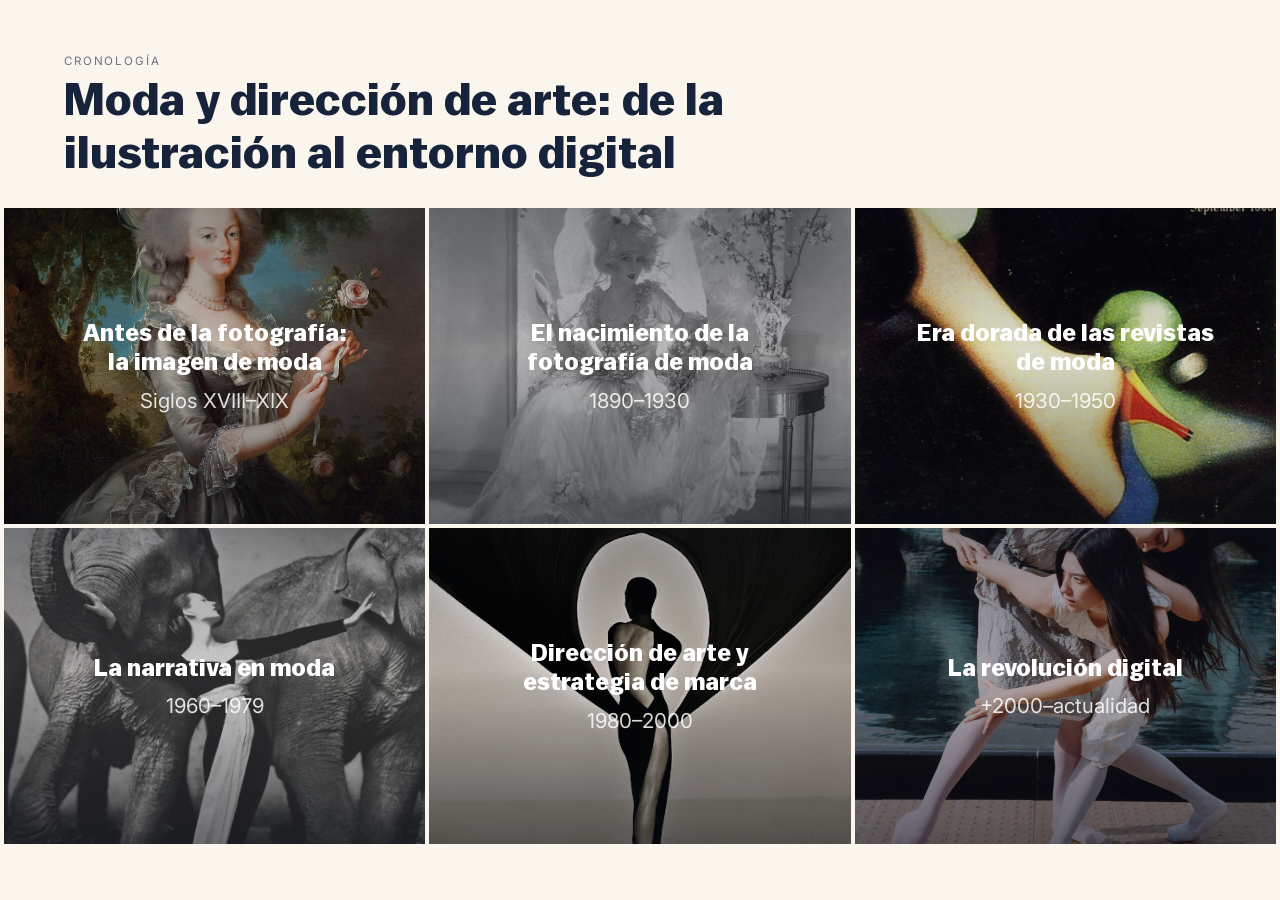
==== index.html @ b37d9a1d "Sitio inicial: cronologia de moda y direccion de arte (6 etapas)" ====
<!DOCTYPE html>
<html lang="es">
<head>
<meta charset="utf-8">
<meta name="viewport" content="width=device-width, initial-scale=1">
<title>Moda y dirección de arte</title>
<link rel="preconnect" href="https://fonts.googleapis.com">
<link rel="preconnect" href="https://fonts.gstatic.com" crossorigin>
<link href="https://fonts.googleapis.com/css2?family=Inter:wght@400;700&family=Space+Grotesk:wght@700&display=swap" rel="stylesheet">
<link rel="stylesheet" href="styles.css">
</head>
<body>

<header class="index-header">
  <span class="index-eyebrow">Cronología</span>
  <h1 class="index-title display">Moda y dirección de arte: de la ilustración al entorno digital</h1>
</header>

<div class="grid">
  <a class="card" href="01.html">
    <img src="img/01-cover.jpg" alt="Antes de la fotografía: la imagen de moda">
    <div class="card-text">
      <span class="card-title display">Antes de la fotografía:<br>la imagen de moda</span>
      <span class="card-dates">Siglos XVIII–XIX</span>
    </div>
  </a>

  <a class="card" href="02.html">
    <img src="img/02-cover.jpg" alt="El nacimiento de la fotografía de moda">
    <div class="card-text">
      <span class="card-title display">El nacimiento de la fotografía de moda</span>
      <span class="card-dates">1890–1930</span>
    </div>
  </a>

  <a class="card" href="03.html">
    <img src="img/03-cover.jpg" alt="Era dorada de las revistas de moda">
    <div class="card-text">
      <span class="card-title display">Era dorada de las revistas de moda</span>
      <span class="card-dates">1930–1950</span>
    </div>
  </a>

  <a class="card" href="04.html">
    <img src="img/04-cover.jpg" alt="La narrativa en moda">
    <div class="card-text">
      <span class="card-title display">La narrativa en moda</span>
      <span class="card-dates">1960–1979</span>
    </div>
  </a>

  <a class="card" href="05.html">
    <img src="img/05-cover.jpg" alt="Dirección de arte y estrategia de marca">
    <div class="card-text">
      <span class="card-title display">Dirección de arte y estrategia de marca</span>
      <span class="card-dates">1980–2000</span>
    </div>
  </a>

  <a class="card" href="06.html">
    <img src="img/06-cover.jpg" alt="La revolución digital">
    <div class="card-text">
      <span class="card-title display">La revolución digital</span>
      <span class="card-dates">+2000–actualidad</span>
    </div>
  </a>
</div>

</body>
</html>
---- styles.css ----
/* ═══════════════════════════════════════════════════
   Moda y dirección de arte — estilos compartidos
   (index.html + páginas de detalle 01–06)
═══════════════════════════════════════════════════ */

@font-face {
  font-family: "Balto-Bold";
  src: url("fonts/Balto-Bold.woff2") format("woff2");
  font-weight: 700;
  font-style: normal;
}

*, *::before, *::after { box-sizing: border-box; margin: 0; padding: 0; }
html { overflow-x: clip; }
body {
  overflow-x: clip;
  font-family: "Inter", sans-serif;
  background: var(--cream);
  color: var(--navy);
}

:root {
  --cream: #FAF6EE;
  --navy: #16233A;
  --navy-soft: #3C4A61;
  --muted: #6B7280;
  --line: rgba(22, 35, 58, 0.12);
  --overlay: rgba(10, 14, 22, 0.55);
}

a { color: inherit; text-decoration: none; }

.display {
  font-family: "Balto-Bold", "Space Grotesk", "Inter", sans-serif;
  font-weight: 700;
}

/* ═══════════════════════════════════════════════════
   ÍNDICE — index.html
═══════════════════════════════════════════════════ */
.index-header {
  padding: 6vh 5vw 3vh;
  max-width: 900px;
}
.index-eyebrow {
  display: block;
  font-size: clamp(0.65rem, 0.9vw, 0.8rem);
  letter-spacing: 0.16em;
  text-transform: uppercase;
  color: var(--muted);
  margin-bottom: 0.6em;
}
.index-title {
  font-size: clamp(1.8rem, 3.6vw, 3rem);
  line-height: 1.15;
  color: var(--navy);
}

.grid {
  display: grid;
  grid-template-columns: repeat(3, 1fr);
  gap: 4px;
  padding: 0 4px 4px;
}
.card {
  position: relative;
  aspect-ratio: 4 / 3;
  overflow: hidden;
  background: #d8d2c4;
  display: block;
}
.card img {
  position: absolute; inset: 0;
  width: 100%; height: 100%;
  object-fit: cover;
  transition: transform 0.5s cubic-bezier(0.25,0.1,0.25,1);
}
.card:hover img { transform: scale(1.05); }
.card::after {
  content: "";
  position: absolute; inset: 0;
  background: linear-gradient(to top, var(--overlay) 0%, rgba(10,14,22,0.15) 55%, rgba(10,14,22,0.35) 100%);
}
.card-text {
  position: absolute; inset: 0;
  z-index: 2;
  display: flex; flex-direction: column;
  align-items: center; justify-content: center;
  text-align: center; padding: 1rem;
}
.card-title {
  font-size: clamp(1.1rem, 1.9vw, 1.6rem);
  line-height: 1.2;
  color: #fff;
  max-width: 85%;
}
.card-dates {
  margin-top: 0.5em;
  font-size: clamp(1.05rem, 1.6vw, 1.4rem);
  color: rgba(255,255,255,0.85);
}

@media (max-width: 760px) {
  .grid { grid-template-columns: 1fr; }
  .card { aspect-ratio: 16 / 10; }
}

/* ═══════════════════════════════════════════════════
   DETALLE — 01.html … 06.html
═══════════════════════════════════════════════════ */
.detail-media {
  position: fixed; top: 0; left: 0;
  width: 42vw; height: 100vh;
  background: #d8d2c4;
  overflow: hidden;
}
.detail-media img {
  width: 100%; height: 100%; object-fit: cover; display: block;
}
.detail-media iframe {
  position: absolute; top: 50%; left: 50%;
  width: 100vw; height: 56.25vw; /* 16:9 */
  min-width: 177.78vh; min-height: 100%; /* 16:9, cubre el panel entero */
  transform: translate(-50%, -50%);
  border: 0;
}

.video-embed {
  position: relative; width: 100%; max-width: 60ch;
  aspect-ratio: 16 / 9;
  background: #000;
  margin-bottom: 0.5em;
}
.video-embed iframe {
  position: absolute; inset: 0;
  width: 100%; height: 100%; border: 0;
}

.detail-content {
  margin-left: 42vw;
  min-height: 100vh;
}

.detail-topbar {
  display: flex; align-items: center; justify-content: space-between;
  padding: 1.4rem 3vw;
  border-bottom: 1px solid var(--line);
}
.back-link {
  font-size: clamp(0.7rem, 0.9vw, 0.8rem);
  letter-spacing: 0.1em; text-transform: uppercase;
  font-weight: 700;
  color: var(--navy);
  transition: opacity 0.15s;
}
.back-link:hover { opacity: 0.6; }
.topbar-index {
  font-size: 0.75rem;
  letter-spacing: 0.08em;
  color: var(--muted);
}

.detail-body {
  display: flex;
  gap: 4vw;
  padding: 5vh 3vw 8vh;
  max-width: 1000px;
}

.article-eyebrow {
  display: block;
  font-size: clamp(0.65rem, 0.9vw, 0.8rem);
  letter-spacing: 0.16em; text-transform: uppercase;
  color: var(--muted);
  margin-bottom: 0.8em;
}
.article-title {
  font-size: clamp(2.2rem, 4vw, 3.2rem);
  line-height: 1.05;
  color: var(--navy);
  margin-bottom: 0.3em;
}
.article-dates {
  font-size: clamp(1.1rem, 1.6vw, 1.4rem);
  color: var(--navy-soft);
  font-weight: 400;
  margin-bottom: 1.6em;
}
.article-intro {
  font-size: clamp(1rem, 1.25vw, 1.15rem);
  line-height: 1.6;
  color: var(--navy);
  margin-bottom: 2em;
  max-width: 55ch;
}

.section-heading {
  font-size: clamp(0.95rem, 1.1vw, 1.05rem);
  letter-spacing: 0.02em;
  color: var(--navy);
  margin: 1.6em 0 0.7em;
}
.bullet-list {
  list-style: none;
  display: flex; flex-direction: column; gap: 0.6em;
  max-width: 60ch;
}
.bullet-list li {
  position: relative;
  padding-left: 1.2em;
  font-size: clamp(0.9rem, 1.05vw, 1rem);
  line-height: 1.55;
  color: var(--navy-soft);
}
.bullet-list li::before {
  content: "";
  position: absolute; left: 0; top: 0.55em;
  width: 5px; height: 5px; border-radius: 50%;
  background: var(--navy-soft);
}
.bullet-list li strong { color: var(--navy); }

.article-main { flex: 1; min-width: 0; }

.gallery-grid {
  display: grid;
  grid-template-columns: repeat(3, 1fr);
  gap: 10px;
  max-width: 60ch;
}
.gallery-item figure { display: flex; flex-direction: column; gap: 0.4em; }
.gallery-item img {
  width: 100%; aspect-ratio: 3 / 4;
  object-fit: cover; display: block;
  background: #d8d2c4;
}
.gallery-item figcaption {
  font-size: 0.72rem;
  line-height: 1.35;
  color: var(--muted);
}

.aside-related {
  flex: 0 0 220px;
  padding-top: 0.2em;
}
.aside-heading {
  font-size: clamp(0.95rem, 1.1vw, 1.1rem);
  line-height: 1.3;
  color: var(--navy);
  margin-bottom: 1em;
}
.related-list {
  list-style: none;
  display: flex; flex-direction: column; gap: 0.55em;
}
.related-list a {
  font-size: 0.9rem;
  color: var(--navy-soft);
  transition: color 0.15s;
}
.related-list a:hover { color: var(--navy); }

@media (max-width: 900px) {
  .detail-media { position: relative; width: 100%; height: 46vh; }
  .detail-content { margin-left: 0; }
  .detail-body { flex-direction: column; gap: 2.5em; }
  .aside-related { flex: none; }
  .gallery-grid { grid-template-columns: repeat(2, 1fr); }
}

/* ═══════════════════════════════════════════════════
   LIGHTBOX / CARRUSEL
═══════════════════════════════════════════════════ */
.detail-media img, .gallery-item img { cursor: zoom-in; }

.lb-overlay {
  position: fixed; inset: 0; z-index: 400;
  background: rgba(10, 14, 22, 0.93);
  display: flex; align-items: center; justify-content: center;
  opacity: 0; pointer-events: none;
  transition: opacity 0.22s ease;
}
.lb-overlay.open { opacity: 1; pointer-events: all; }
.lb-img {
  max-width: 84vw; max-height: 82vh; object-fit: contain; display: block;
  box-shadow: 0 20px 60px rgba(0,0,0,0.5);
  transform: scale(0.96);
  transition: transform 0.28s cubic-bezier(0.25,0.1,0.25,1);
}
.lb-overlay.open .lb-img { transform: scale(1); }
.lb-caption {
  position: absolute; bottom: 1.75rem; left: 50%; transform: translateX(-50%);
  font-size: 0.85rem; color: rgba(255,255,255,0.65);
  text-align: center; padding: 0 1rem; max-width: 70vw;
}
.lb-counter {
  position: absolute; top: 1.4rem; left: 1.6rem;
  font-size: 0.75rem; letter-spacing: 0.08em; color: rgba(255,255,255,0.55);
}
.lb-close {
  position: absolute; top: 1.25rem; right: 1.5rem;
  font-family: "Balto-Bold", "Space Grotesk", sans-serif;
  font-size: 0.7rem; letter-spacing: 0.12em; text-transform: uppercase;
  background: none; border: none; color: #fff; cursor: pointer; padding: 0.5rem;
  opacity: 0.7; transition: opacity 0.15s;
}
.lb-close:hover { opacity: 1; }
.lb-arrow {
  position: absolute; top: 50%; transform: translateY(-50%);
  font-size: clamp(1.4rem, 2.4vw, 2.2rem); font-weight: 700;
  background: none; border: none; color: #fff; cursor: pointer; padding: 1rem;
  opacity: 0.55; transition: opacity 0.15s; user-select: none;
}
.lb-arrow:hover { opacity: 1; }
.lb-prev { left: 0.5rem; }
.lb-next { right: 0.5rem; }

@media (max-width: 760px) {
  .lb-arrow { padding: 0.6rem; }
}
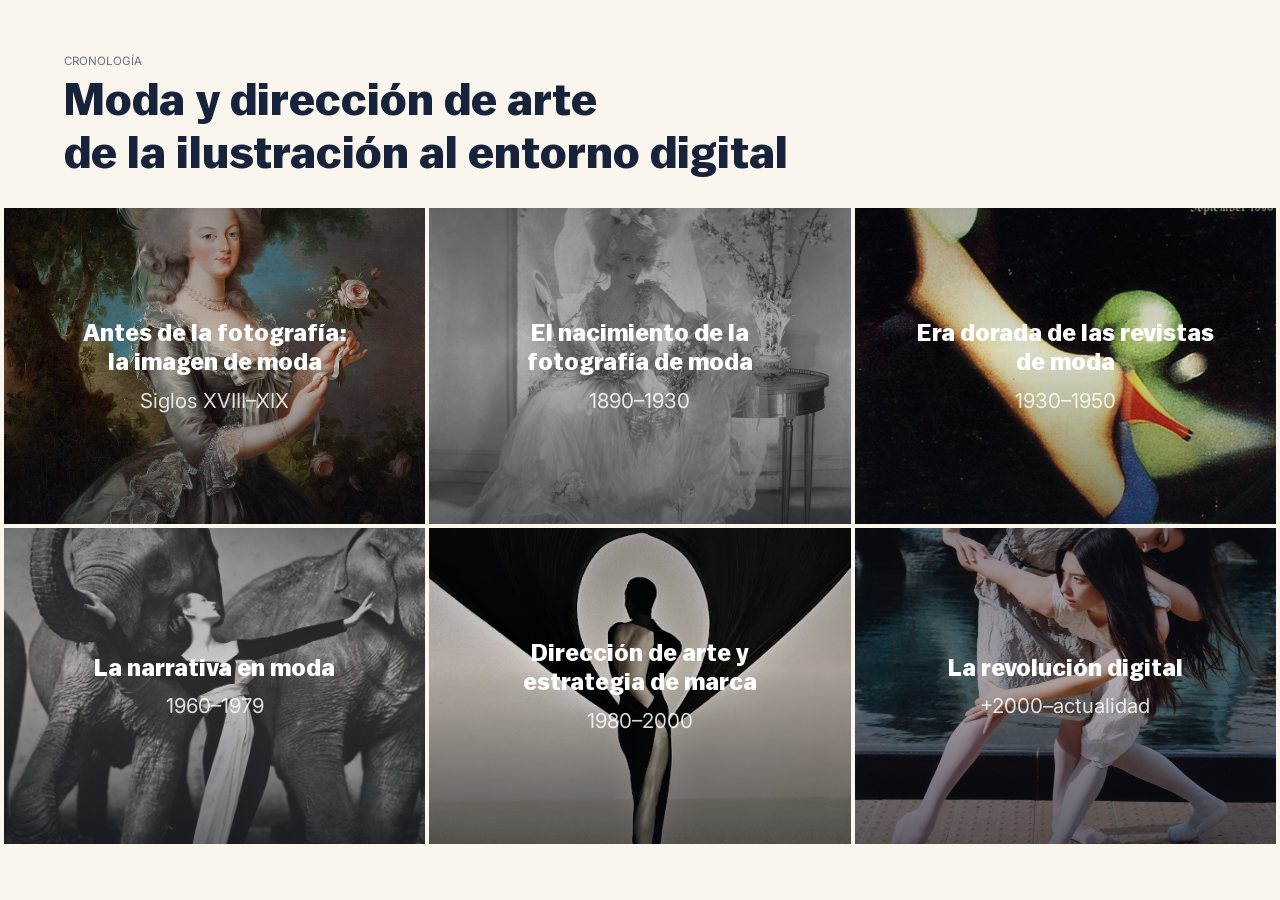
==== commit ead8826e: "Referencias con hipervinculos, portadas incluidas en galeria, mejoras de estilo y navegacion" ====
--- a/index.html
+++ b/index.html
@@ -13,7 +13,7 @@
 
 <header class="index-header">
   <span class="index-eyebrow">Cronología</span>
-  <h1 class="index-title display">Moda y dirección de arte: de la ilustración al entorno digital</h1>
+  <h1 class="index-title display">Moda y dirección de arte<br>de la ilustración al entorno digital</h1>
 </header>
 
 <div class="grid">
--- a/styles.css
+++ b/styles.css
@@ -44,8 +44,10 @@
 }
 .index-eyebrow {
   display: block;
+  font-family: "Inter", sans-serif;
+  font-weight: 400;
   font-size: clamp(0.65rem, 0.9vw, 0.8rem);
-  letter-spacing: 0.16em;
+  letter-spacing: normal;
   text-transform: uppercase;
   color: var(--muted);
   margin-bottom: 0.6em;
@@ -145,15 +147,20 @@
   display: flex; align-items: center; justify-content: space-between;
   padding: 1.4rem 3vw;
   border-bottom: 1px solid var(--line);
+  position: sticky; top: 0; z-index: 50;
+  background: var(--cream);
 }
 .back-link {
+  display: inline-flex; align-items: center;
   font-size: clamp(0.7rem, 0.9vw, 0.8rem);
   letter-spacing: 0.1em; text-transform: uppercase;
   font-weight: 700;
   color: var(--navy);
-  transition: opacity 0.15s;
-}
-.back-link:hover { opacity: 0.6; }
+  border: 1.5px solid var(--navy);
+  padding: 0.6em 1.1em;
+  transition: background 0.15s, color 0.15s;
+}
+.back-link:hover { background: var(--navy); color: var(--cream); }
 .topbar-index {
   font-size: 0.75rem;
   letter-spacing: 0.08em;
@@ -219,6 +226,16 @@
   background: var(--navy-soft);
 }
 .bullet-list li strong { color: var(--navy); }
+.bullet-list a, .article-intro a {
+  text-decoration: underline;
+  text-underline-offset: 2px;
+  text-decoration-color: var(--line);
+  transition: text-decoration-color 0.15s, color 0.15s;
+}
+.bullet-list a:hover, .article-intro a:hover {
+  color: var(--navy);
+  text-decoration-color: var(--navy);
+}
 
 .article-main { flex: 1; min-width: 0; }
 
@@ -242,7 +259,9 @@
 
 .aside-related {
   flex: 0 0 220px;
-  padding-top: 0.2em;
+  align-self: flex-start;
+  position: sticky;
+  top: 5.5rem;
 }
 .aside-heading {
   font-size: clamp(0.95rem, 1.1vw, 1.1rem);
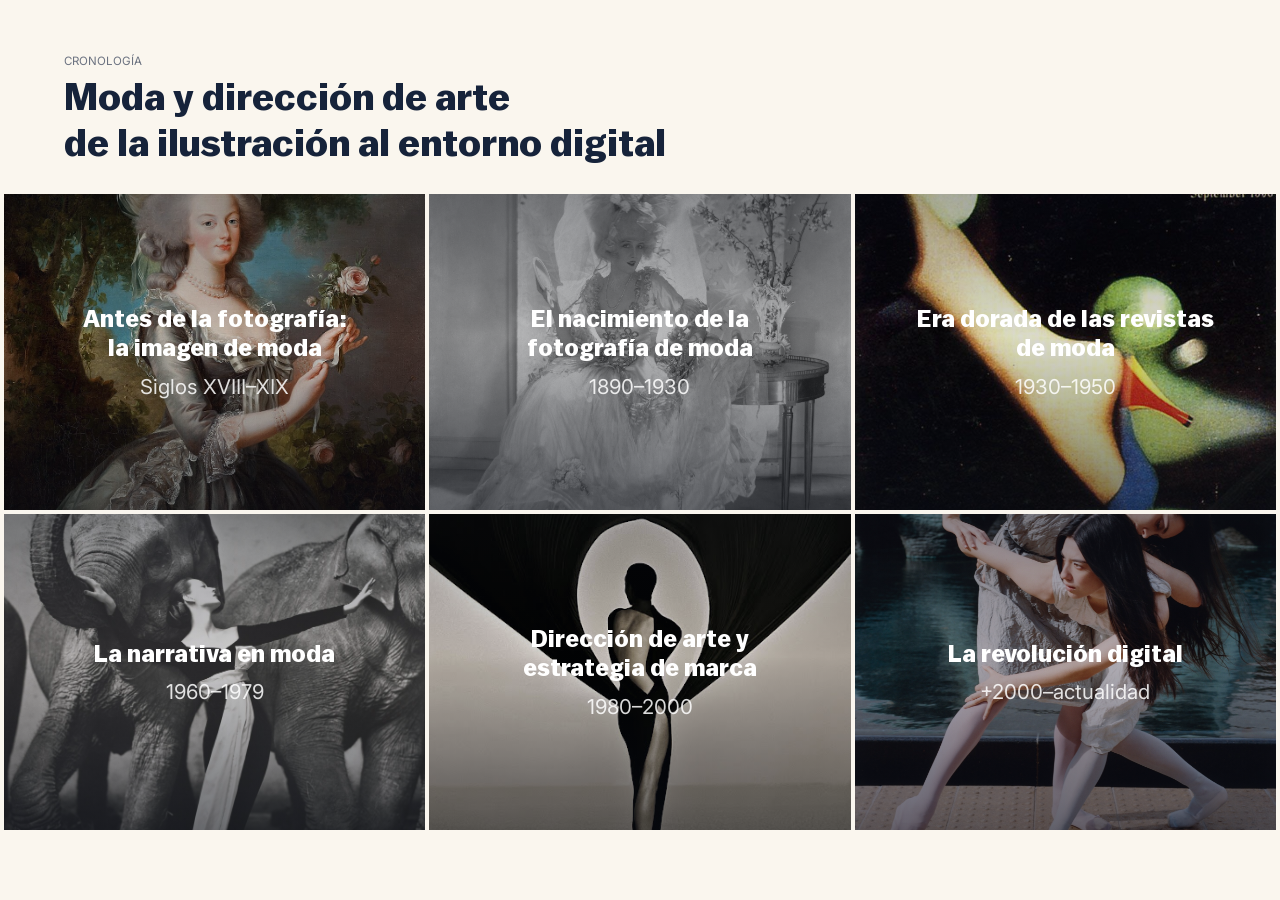
==== commit aae38138: "Actualiza el titulo de la pestana en index.html" ====
--- a/index.html
+++ b/index.html
@@ -3,7 +3,7 @@
 <head>
 <meta charset="utf-8">
 <meta name="viewport" content="width=device-width, initial-scale=1">
-<title>Moda y dirección de arte</title>
+<title>Moda y dirección de arte: de la ilustración al entorno digital</title>
 <link rel="preconnect" href="https://fonts.googleapis.com">
 <link rel="preconnect" href="https://fonts.gstatic.com" crossorigin>
 <link href="https://fonts.googleapis.com/css2?family=Inter:wght@400;700&family=Space+Grotesk:wght@700&display=swap" rel="stylesheet">
--- a/styles.css
+++ b/styles.css
@@ -53,9 +53,10 @@
   margin-bottom: 0.6em;
 }
 .index-title {
-  font-size: clamp(1.8rem, 3.6vw, 3rem);
-  line-height: 1.15;
-  color: var(--navy);
+  font-size: clamp(1.6rem, 3vw, 2.6rem);
+  line-height: 1.2;
+  color: var(--navy);
+  white-space: nowrap;
 }
 
 .grid {
@@ -105,6 +106,7 @@
 @media (max-width: 760px) {
   .grid { grid-template-columns: 1fr; }
   .card { aspect-ratio: 16 / 10; }
+  .index-title { white-space: normal; }
 }
 
 /* ═══════════════════════════════════════════════════
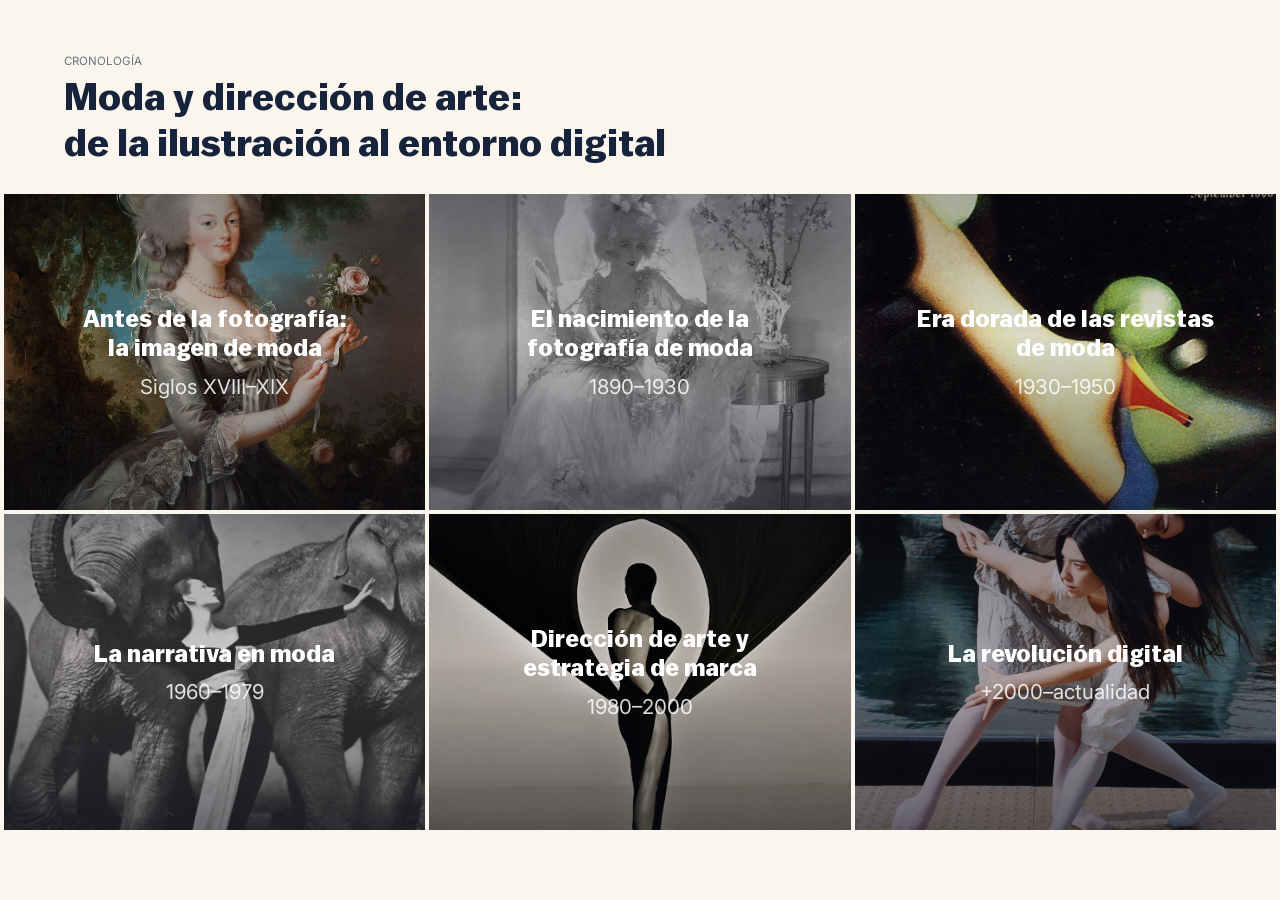
==== commit 066e6380: "Anade los dos puntos al H1 de index.html" ====
--- a/index.html
+++ b/index.html
@@ -13,7 +13,7 @@
 
 <header class="index-header">
   <span class="index-eyebrow">Cronología</span>
-  <h1 class="index-title display">Moda y dirección de arte<br>de la ilustración al entorno digital</h1>
+  <h1 class="index-title display">Moda y dirección de arte:<br>de la ilustración al entorno digital</h1>
 </header>
 
 <div class="grid">
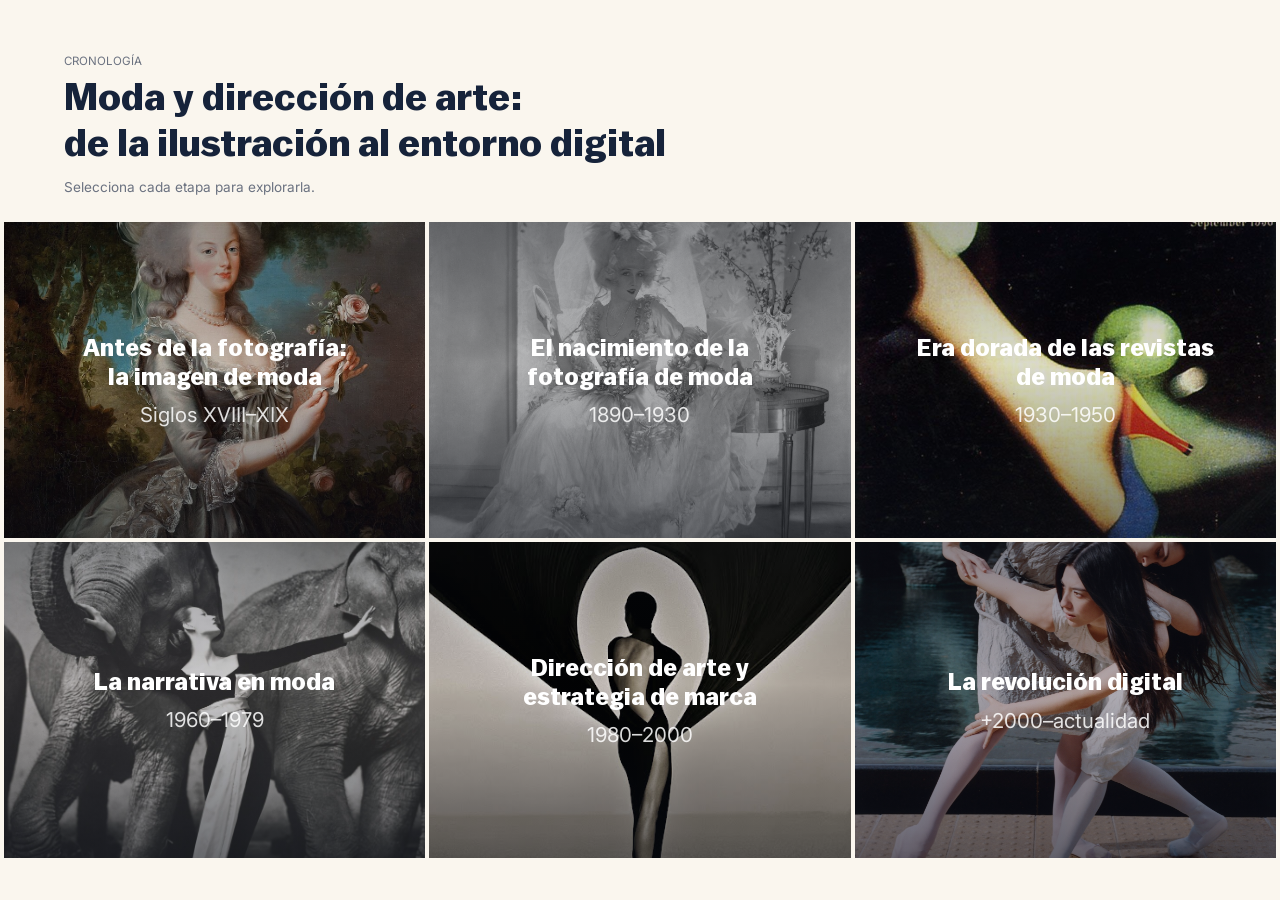
==== commit bf92e2e0: "Anade instruccion de exploracion y elimina enlaces externos de referencias" ====
--- a/index.html
+++ b/index.html
@@ -14,6 +14,7 @@
 <header class="index-header">
   <span class="index-eyebrow">Cronología</span>
   <h1 class="index-title display">Moda y dirección de arte:<br>de la ilustración al entorno digital</h1>
+  <p class="index-instruction">Selecciona cada etapa para explorarla.</p>
 </header>
 
 <div class="grid">
--- a/styles.css
+++ b/styles.css
@@ -57,6 +57,13 @@
   line-height: 1.2;
   color: var(--navy);
   white-space: nowrap;
+}
+.index-instruction {
+  font-family: "Inter", sans-serif;
+  font-weight: 400;
+  font-size: clamp(0.85rem, 1vw, 1rem);
+  color: var(--muted);
+  margin-top: 0.9em;
 }
 
 .grid {
@@ -228,17 +235,6 @@
   background: var(--navy-soft);
 }
 .bullet-list li strong { color: var(--navy); }
-.bullet-list a, .article-intro a {
-  text-decoration: underline;
-  text-underline-offset: 2px;
-  text-decoration-color: var(--line);
-  transition: text-decoration-color 0.15s, color 0.15s;
-}
-.bullet-list a:hover, .article-intro a:hover {
-  color: var(--navy);
-  text-decoration-color: var(--navy);
-}
-
 .article-main { flex: 1; min-width: 0; }
 
 .gallery-grid {
